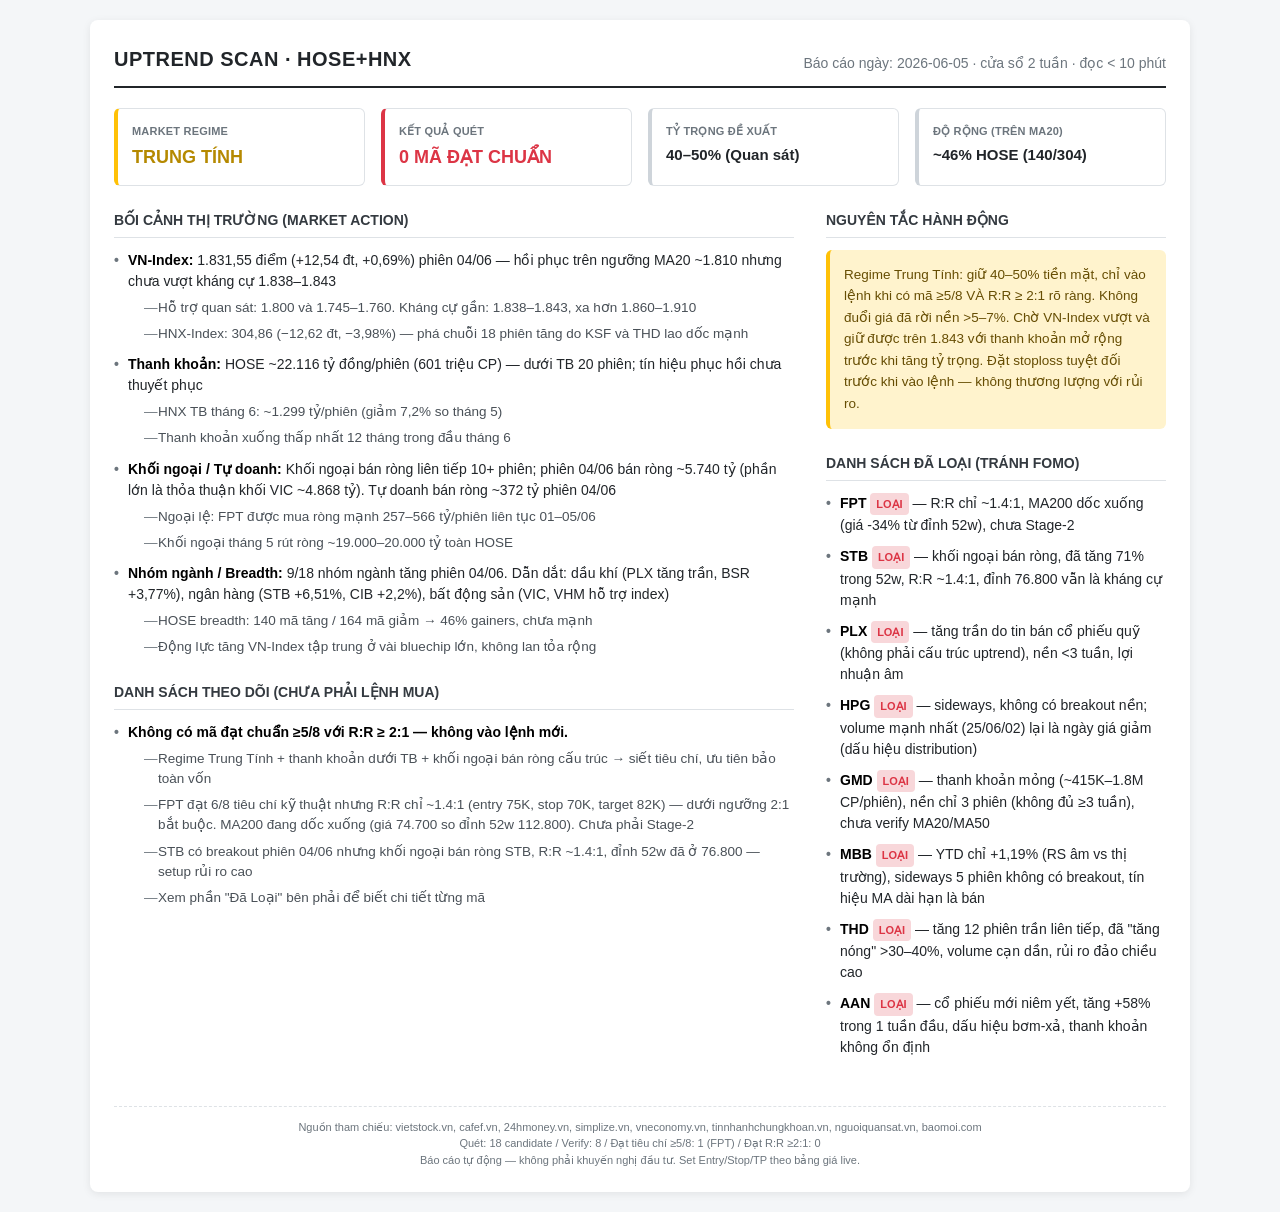
==== data/uptrend-scan-2026-06-06.html @ 7d2998b8 "uptrend-scan-2026-06-06" ====
<!DOCTYPE html>
<html lang="vi">
<head>
<meta charset="UTF-8">
<meta name="viewport" content="width=device-width, initial-scale=1.0">
<title>Uptrend Scan Dashboard - VN Equity</title>
<style>
    :root {
        --bg-color: #f4f6f8;
        --container-bg: #ffffff;
        --text-main: #212529;
        --text-muted: #6c757d;
        --border-color: #dee2e6;
        --danger-color: #dc3545;
        --warning-color: #ffc107;
        --success-color: #198754;
        --active-bg: #e8f0fe;
    }
    * { box-sizing: border-box; margin: 0; padding: 0; }
    body {
        font-family: -apple-system, BlinkMacSystemFont, "Segoe UI", Roboto, Helvetica, Arial, sans-serif;
        background-color: var(--bg-color);
        color: var(--text-main);
        line-height: 1.5;
        padding: 20px;
        -webkit-font-smoothing: antialiased;
    }
    .container {
        max-width: 1100px;
        margin: 0 auto;
        background: var(--container-bg);
        padding: 24px;
        border-radius: 8px;
        box-shadow: 0 2px 8px rgba(0,0,0,0.08);
    }
    .header {
        border-bottom: 2px solid var(--text-main);
        padding-bottom: 12px;
        margin-bottom: 20px;
        display: flex;
        justify-content: space-between;
        align-items: flex-end;
    }
    .header h1 { font-size: 20px; font-weight: 700; text-transform: uppercase; letter-spacing: 0.5px; }
    .header .date { font-size: 14px; color: var(--text-muted); font-weight: 500; }
    .summary-widgets {
        display: grid;
        grid-template-columns: repeat(4, 1fr);
        gap: 16px;
        margin-bottom: 24px;
    }
    .widget { border: 1px solid var(--border-color); padding: 14px; border-radius: 6px; background: #fff; }
    .widget-title { font-size: 11px; text-transform: uppercase; color: var(--text-muted); font-weight: 600; margin-bottom: 4px; letter-spacing: 0.2px; }
    .widget-value { font-size: 18px; font-weight: 700; }
    .text-danger { color: var(--danger-color); }
    .text-warning { color: #b58900; }
    .text-success { color: var(--success-color); }
    .grid-layout {
        display: grid;
        grid-template-columns: 2fr 1fr;
        gap: 32px;
        margin-bottom: 8px;
    }
    section { margin-bottom: 24px; }
    h2 { font-size: 14px; text-transform: uppercase; border-bottom: 1px solid var(--border-color); padding-bottom: 6px; margin-bottom: 12px; font-weight: 700; color: #343a40; }
    .info-list { list-style: none; }
    .info-list li { font-size: 14px; margin-bottom: 10px; position: relative; padding-left: 14px; }
    .info-list li::before { content: "•"; position: absolute; left: 0; color: var(--text-muted); font-weight: bold; }
    .info-list li strong { font-weight: 600; color: #000; }
    .sub-list { list-style: none; margin-left: 16px; margin-top: 6px; }
    .sub-list li { font-size: 13.5px; color: #495057; margin-bottom: 6px; }
    .sub-list li::before { content: "—"; font-weight: normal; }
    .alert-box {
        font-size: 13.5px;
        background: #fff3cd;
        padding: 14px;
        border-radius: 6px;
        border-left: 4px solid var(--warning-color);
        color: #664d03;
        line-height: 1.6;
    }
    .badge {
        display: inline-block;
        padding: 3px 6px;
        font-size: 11px;
        font-weight: 700;
        border-radius: 4px;
        text-transform: uppercase;
    }
    .badge-danger { background-color: #f8d7da; color: var(--danger-color); }
    .badge-success { background-color: #d1e7dd; color: var(--success-color); }
    .source-footer {
        font-size: 11px;
        color: var(--text-muted);
        margin-top: 24px;
        text-align: center;
        border-top: 1px dashed var(--border-color);
        padding-top: 12px;
    }
    @media (max-width: 768px) {
        body { padding: 10px; }
        .container { padding: 16px; }
        .header { flex-direction: column; align-items: flex-start; gap: 4px; padding-bottom: 10px; }
        .header h1 { font-size: 17px; }
        .summary-widgets { grid-template-columns: repeat(2, 1fr); gap: 10px; }
        .widget { padding: 10px; }
        .widget-title { font-size: 10px; }
        .widget-value { font-size: 15px !important; }
        .grid-layout { grid-template-columns: 1fr; gap: 24px; }
        h2 { font-size: 13px; }
        .info-list li { font-size: 13.5px; margin-bottom: 12px; }
    }
</style>
</head>
<body>
<div class="container">

	<!-- HEADER -->
	<div class="header">
		<div><h1 id="view-title">UPTREND SCAN · HOSE+HNX</h1></div>
		<div class="date" id="view-date">Báo cáo ngày: 2026-06-05 · cửa sổ 2 tuần · đọc &lt; 10 phút</div>
	</div>

	<!-- KHỐI TRẠNG THÁI NHANH -->
	<div class="summary-widgets">
		<div class="widget" id="widget-regime" style="border-left: 4px solid #ffc107;">
			<div class="widget-title">Market Regime</div>
			<div class="widget-value text-warning" id="view-regime">TRUNG TÍNH</div>
		</div>
		<div class="widget" id="widget-passed" style="border-left: 4px solid var(--danger-color);">
			<div class="widget-title">Kết quả Quét</div>
			<div class="widget-value text-danger" id="view-passed">0 MÃ ĐẠT CHUẨN</div>
		</div>
		<div class="widget" style="border-left: 4px solid #ced4da;">
			<div class="widget-title">Tỷ trọng đề xuất</div>
			<div class="widget-value" id="view-allocation" style="font-size: 15px;">40–50% (Quan sát)</div>
		</div>
		<div class="widget" style="border-left: 4px solid #ced4da;">
			<div class="widget-title">Độ rộng (Trên MA20)</div>
			<div class="widget-value" id="view-breadth" style="font-size: 15px;">~46% HOSE (140/304)</div>
		</div>
	</div>

	<!-- CHI TIẾT NỘI DUNG -->
	<div class="grid-layout">
		<!-- CỘT TRÁI -->
		<div>
			<section>
				<h2>Bối cảnh Thị trường (Market Action)</h2>
				<ul class="info-list" id="view-market-action">
					<li><strong>VN-Index:</strong> 1.831,55 điểm (+12,54 đt, +0,69%) phiên 04/06 — hồi phục trên ngưỡng MA20 ~1.810 nhưng chưa vượt kháng cự 1.838–1.843
						<ul class="sub-list">
							<li>Hỗ trợ quan sát: 1.800 và 1.745–1.760. Kháng cự gần: 1.838–1.843, xa hơn 1.860–1.910</li>
							<li>HNX-Index: 304,86 (−12,62 đt, −3,98%) — phá chuỗi 18 phiên tăng do KSF và THD lao dốc mạnh</li>
						</ul>
					</li>
					<li><strong>Thanh khoản:</strong> HOSE ~22.116 tỷ đồng/phiên (601 triệu CP) — dưới TB 20 phiên; tín hiệu phục hồi chưa thuyết phục
						<ul class="sub-list">
							<li>HNX TB tháng 6: ~1.299 tỷ/phiên (giảm 7,2% so tháng 5)</li>
							<li>Thanh khoản xuống thấp nhất 12 tháng trong đầu tháng 6</li>
						</ul>
					</li>
					<li><strong>Khối ngoại / Tự doanh:</strong> Khối ngoại bán ròng liên tiếp 10+ phiên; phiên 04/06 bán ròng ~5.740 tỷ (phần lớn là thỏa thuận khối VIC ~4.868 tỷ). Tự doanh bán ròng ~372 tỷ phiên 04/06
						<ul class="sub-list">
							<li>Ngoại lệ: FPT được mua ròng mạnh 257–566 tỷ/phiên liên tục 01–05/06</li>
							<li>Khối ngoại tháng 5 rút ròng ~19.000–20.000 tỷ toàn HOSE</li>
						</ul>
					</li>
					<li><strong>Nhóm ngành / Breadth:</strong> 9/18 nhóm ngành tăng phiên 04/06. Dẫn dắt: dầu khí (PLX tăng trần, BSR +3,77%), ngân hàng (STB +6,51%, CIB +2,2%), bất động sản (VIC, VHM hỗ trợ index)
						<ul class="sub-list">
							<li>HOSE breadth: 140 mã tăng / 164 mã giảm → 46% gainers, chưa mạnh</li>
							<li>Động lực tăng VN-Index tập trung ở vài bluechip lớn, không lan tỏa rộng</li>
						</ul>
					</li>
				</ul>
			</section>
			<section>
				<h2>Danh sách Theo dõi (Chưa phải lệnh mua)</h2>
				<ul class="info-list" id="view-watchlist">
					<li><strong>Không có mã đạt chuẩn ≥5/8 với R:R ≥ 2:1 — không vào lệnh mới.</strong>
						<ul class="sub-list">
							<li>Regime Trung Tính + thanh khoản dưới TB + khối ngoại bán ròng cấu trúc → siết tiêu chí, ưu tiên bảo toàn vốn</li>
							<li>FPT đạt 6/8 tiêu chí kỹ thuật nhưng R:R chỉ ~1.4:1 (entry 75K, stop 70K, target 82K) — dưới ngưỡng 2:1 bắt buộc. MA200 đang dốc xuống (giá 74.700 so đỉnh 52w 112.800). Chưa phải Stage-2</li>
							<li>STB có breakout phiên 04/06 nhưng khối ngoại bán ròng STB, R:R ~1.4:1, đỉnh 52w đã ở 76.800 — setup rủi ro cao</li>
							<li>Xem phần "Đã Loại" bên phải để biết chi tiết từng mã</li>
						</ul>
					</li>
				</ul>
			</section>
		</div>
		<!-- CỘT PHẢI -->
		<div>
			<section>
				<h2>Nguyên tắc Hành động</h2>
				<div class="alert-box" id="view-principle">
					Regime Trung Tính: giữ 40–50% tiền mặt, chỉ vào lệnh khi có mã ≥5/8 VÀ R:R ≥ 2:1 rõ ràng. Không đuổi giá đã rời nền &gt;5–7%. Chờ VN-Index vượt và giữ được trên 1.843 với thanh khoản mở rộng trước khi tăng tỷ trọng. Đặt stoploss tuyệt đối trước khi vào lệnh — không thương lượng với rủi ro.
				</div>
			</section>
			<section>
				<h2>Danh sách Đã Loại (Tránh FOMO)</h2>
				<ul class="info-list" id="view-eliminated">
					<li><strong>FPT</strong> <span class="badge badge-danger">LOẠI</span> — R:R chỉ ~1.4:1, MA200 dốc xuống (giá -34% từ đỉnh 52w), chưa Stage-2</li>
					<li><strong>STB</strong> <span class="badge badge-danger">LOẠI</span> — khối ngoại bán ròng, đã tăng 71% trong 52w, R:R ~1.4:1, đỉnh 76.800 vẫn là kháng cự mạnh</li>
					<li><strong>PLX</strong> <span class="badge badge-danger">LOẠI</span> — tăng trần do tin bán cổ phiếu quỹ (không phải cấu trúc uptrend), nền &lt;3 tuần, lợi nhuận âm</li>
					<li><strong>HPG</strong> <span class="badge badge-danger">LOẠI</span> — sideways, không có breakout nền; volume mạnh nhất (25/06/02) lại là ngày giá giảm (dấu hiệu distribution)</li>
					<li><strong>GMD</strong> <span class="badge badge-danger">LOẠI</span> — thanh khoản mỏng (~415K–1.8M CP/phiên), nền chỉ 3 phiên (không đủ ≥3 tuần), chưa verify MA20/MA50</li>
					<li><strong>MBB</strong> <span class="badge badge-danger">LOẠI</span> — YTD chỉ +1,19% (RS âm vs thị trường), sideways 5 phiên không có breakout, tín hiệu MA dài hạn là bán</li>
					<li><strong>THD</strong> <span class="badge badge-danger">LOẠI</span> — tăng 12 phiên trần liên tiếp, đã "tăng nóng" &gt;30–40%, volume cạn dần, rủi ro đảo chiều cao</li>
					<li><strong>AAN</strong> <span class="badge badge-danger">LOẠI</span> — cổ phiếu mới niêm yết, tăng +58% trong 1 tuần đầu, dấu hiệu bơm-xả, thanh khoản không ổn định</li>
				</ul>
			</section>
		</div>
	</div>

	<!-- FOOTER -->
	<div class="source-footer">
		Nguồn tham chiếu: vietstock.vn, cafef.vn, 24hmoney.vn, simplize.vn, vneconomy.vn, tinnhanhchungkhoan.vn, nguoiquansat.vn, baomoi.com<br>
		Quét: 18 candidate / Verify: 8 / Đạt tiêu chí ≥5/8: 1 (FPT) / Đạt R:R ≥2:1: 0<br>
		Báo cáo tự động — không phải khuyến nghị đầu tư. Set Entry/Stop/TP theo bảng giá live.
	</div>

</div>
</body>
</html>
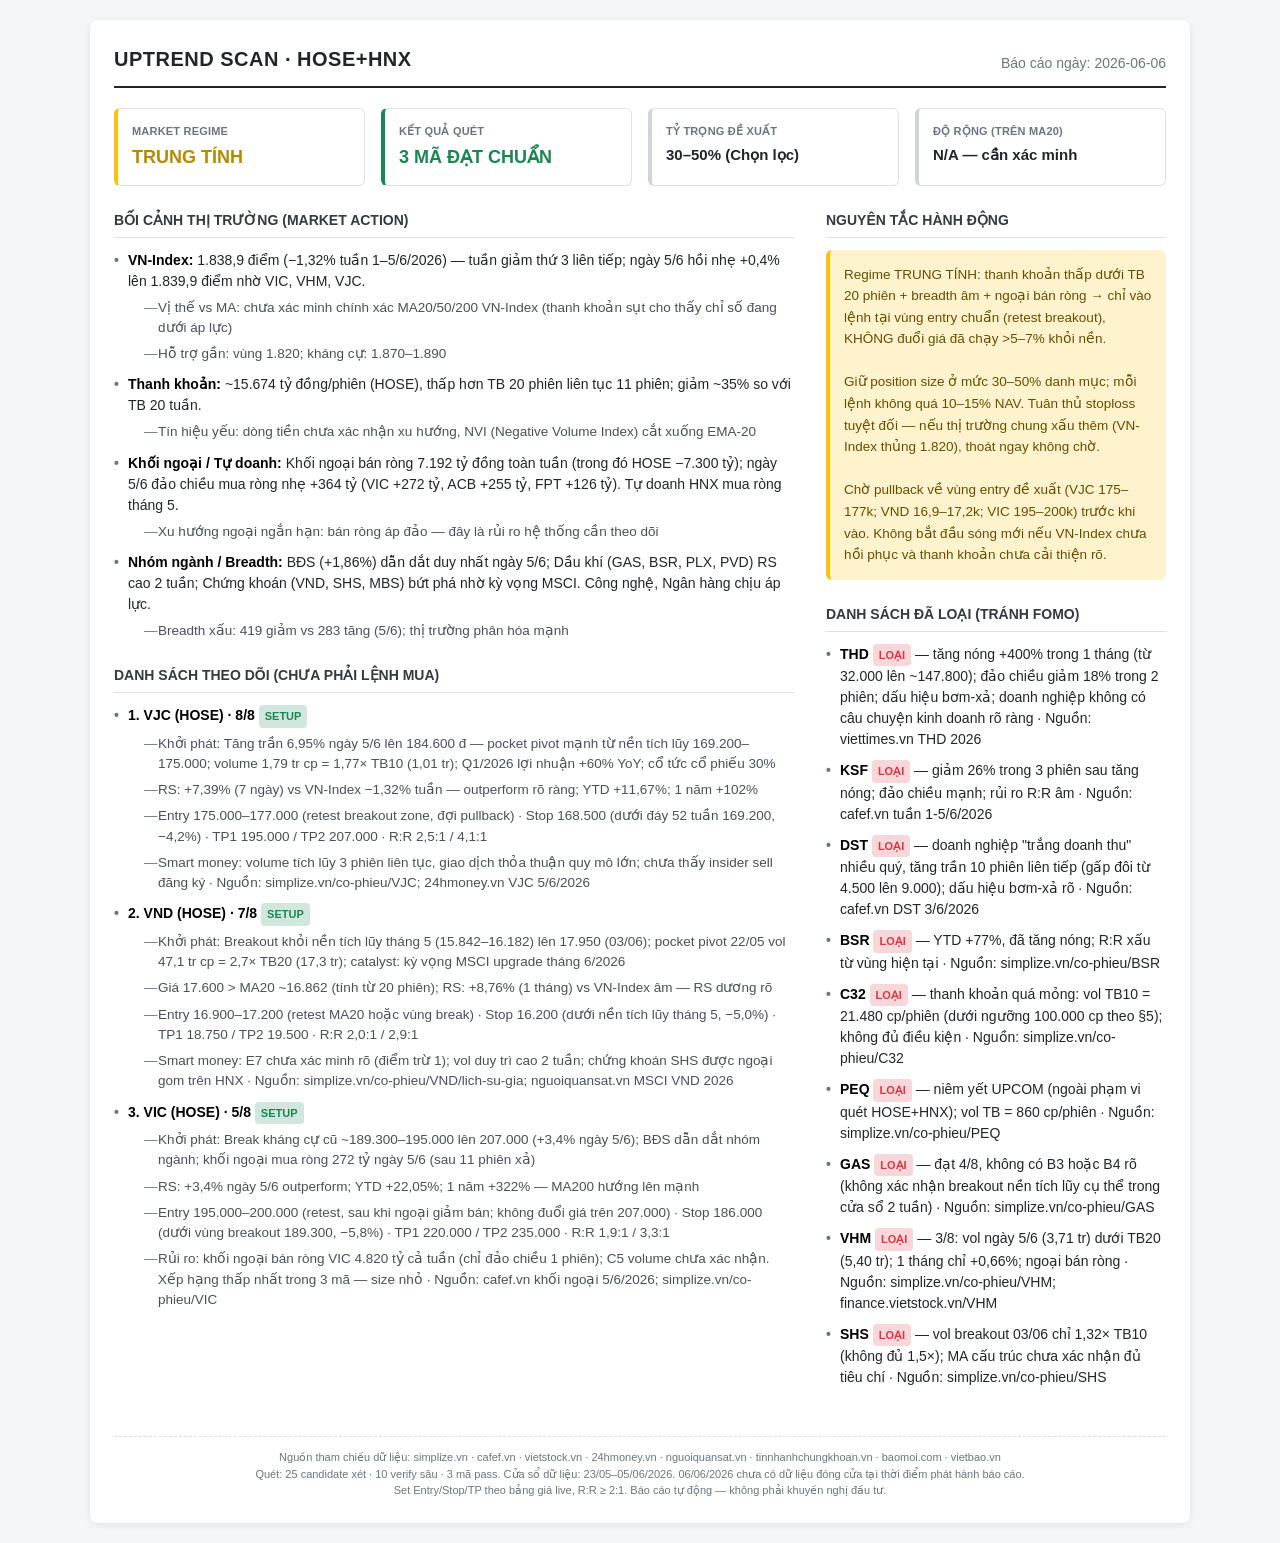
==== commit 1f228816: "data: uptrend scan 2026-06-06" ====
--- a/data/uptrend-scan-2026-06-06.html
+++ b/data/uptrend-scan-2026-06-06.html
@@ -118,7 +118,7 @@
 	<!-- HEADER -->
 	<div class="header">
 		<div><h1 id="view-title">UPTREND SCAN · HOSE+HNX</h1></div>
-		<div class="date" id="view-date">Báo cáo ngày: 2026-06-05 · cửa sổ 2 tuần · đọc &lt; 10 phút</div>
+		<div class="date" id="view-date">Báo cáo ngày: 2026-06-06</div>
 	</div>
 
 	<!-- KHỐI TRẠNG THÁI NHANH -->
@@ -127,17 +127,17 @@
 			<div class="widget-title">Market Regime</div>
 			<div class="widget-value text-warning" id="view-regime">TRUNG TÍNH</div>
 		</div>
-		<div class="widget" id="widget-passed" style="border-left: 4px solid var(--danger-color);">
+		<div class="widget" id="widget-passed" style="border-left: 4px solid #198754;">
 			<div class="widget-title">Kết quả Quét</div>
-			<div class="widget-value text-danger" id="view-passed">0 MÃ ĐẠT CHUẨN</div>
+			<div class="widget-value text-success" id="view-passed">3 MÃ ĐẠT CHUẨN</div>
 		</div>
 		<div class="widget" style="border-left: 4px solid #ced4da;">
 			<div class="widget-title">Tỷ trọng đề xuất</div>
-			<div class="widget-value" id="view-allocation" style="font-size: 15px;">40–50% (Quan sát)</div>
+			<div class="widget-value" id="view-allocation" style="font-size: 15px;">30–50% (Chọn lọc)</div>
 		</div>
 		<div class="widget" style="border-left: 4px solid #ced4da;">
 			<div class="widget-title">Độ rộng (Trên MA20)</div>
-			<div class="widget-value" id="view-breadth" style="font-size: 15px;">~46% HOSE (140/304)</div>
+			<div class="widget-value" id="view-breadth" style="font-size: 15px;">N/A — cần xác minh</div>
 		</div>
 	</div>
 
@@ -148,28 +148,25 @@
 			<section>
 				<h2>Bối cảnh Thị trường (Market Action)</h2>
 				<ul class="info-list" id="view-market-action">
-					<li><strong>VN-Index:</strong> 1.831,55 điểm (+12,54 đt, +0,69%) phiên 04/06 — hồi phục trên ngưỡng MA20 ~1.810 nhưng chưa vượt kháng cự 1.838–1.843
-						<ul class="sub-list">
-							<li>Hỗ trợ quan sát: 1.800 và 1.745–1.760. Kháng cự gần: 1.838–1.843, xa hơn 1.860–1.910</li>
-							<li>HNX-Index: 304,86 (−12,62 đt, −3,98%) — phá chuỗi 18 phiên tăng do KSF và THD lao dốc mạnh</li>
-						</ul>
-					</li>
-					<li><strong>Thanh khoản:</strong> HOSE ~22.116 tỷ đồng/phiên (601 triệu CP) — dưới TB 20 phiên; tín hiệu phục hồi chưa thuyết phục
-						<ul class="sub-list">
-							<li>HNX TB tháng 6: ~1.299 tỷ/phiên (giảm 7,2% so tháng 5)</li>
-							<li>Thanh khoản xuống thấp nhất 12 tháng trong đầu tháng 6</li>
-						</ul>
-					</li>
-					<li><strong>Khối ngoại / Tự doanh:</strong> Khối ngoại bán ròng liên tiếp 10+ phiên; phiên 04/06 bán ròng ~5.740 tỷ (phần lớn là thỏa thuận khối VIC ~4.868 tỷ). Tự doanh bán ròng ~372 tỷ phiên 04/06
-						<ul class="sub-list">
-							<li>Ngoại lệ: FPT được mua ròng mạnh 257–566 tỷ/phiên liên tục 01–05/06</li>
-							<li>Khối ngoại tháng 5 rút ròng ~19.000–20.000 tỷ toàn HOSE</li>
-						</ul>
-					</li>
-					<li><strong>Nhóm ngành / Breadth:</strong> 9/18 nhóm ngành tăng phiên 04/06. Dẫn dắt: dầu khí (PLX tăng trần, BSR +3,77%), ngân hàng (STB +6,51%, CIB +2,2%), bất động sản (VIC, VHM hỗ trợ index)
-						<ul class="sub-list">
-							<li>HOSE breadth: 140 mã tăng / 164 mã giảm → 46% gainers, chưa mạnh</li>
-							<li>Động lực tăng VN-Index tập trung ở vài bluechip lớn, không lan tỏa rộng</li>
+					<li><strong>VN-Index:</strong> 1.838,9 điểm (−1,32% tuần 1–5/6/2026) — tuần giảm thứ 3 liên tiếp; ngày 5/6 hồi nhẹ +0,4% lên 1.839,9 điểm nhờ VIC, VHM, VJC.
+						<ul class="sub-list">
+							<li>Vị thế vs MA: chưa xác minh chính xác MA20/50/200 VN-Index (thanh khoản sụt cho thấy chỉ số đang dưới áp lực)</li>
+							<li>Hỗ trợ gần: vùng 1.820; kháng cự: 1.870–1.890</li>
+						</ul>
+					</li>
+					<li><strong>Thanh khoản:</strong> ~15.674 tỷ đồng/phiên (HOSE), thấp hơn TB 20 phiên liên tục 11 phiên; giảm ~35% so với TB 20 tuần.
+						<ul class="sub-list">
+							<li>Tín hiệu yếu: dòng tiền chưa xác nhận xu hướng, NVI (Negative Volume Index) cắt xuống EMA-20</li>
+						</ul>
+					</li>
+					<li><strong>Khối ngoại / Tự doanh:</strong> Khối ngoại bán ròng 7.192 tỷ đồng toàn tuần (trong đó HOSE −7.300 tỷ); ngày 5/6 đảo chiều mua ròng nhẹ +364 tỷ (VIC +272 tỷ, ACB +255 tỷ, FPT +126 tỷ). Tự doanh HNX mua ròng tháng 5.
+						<ul class="sub-list">
+							<li>Xu hướng ngoại ngắn hạn: bán ròng áp đảo — đây là rủi ro hệ thống cần theo dõi</li>
+						</ul>
+					</li>
+					<li><strong>Nhóm ngành / Breadth:</strong> BĐS (+1,86%) dẫn dắt duy nhất ngày 5/6; Dầu khí (GAS, BSR, PLX, PVD) RS cao 2 tuần; Chứng khoán (VND, SHS, MBS) bứt phá nhờ kỳ vọng MSCI. Công nghệ, Ngân hàng chịu áp lực.
+						<ul class="sub-list">
+							<li>Breadth xấu: 419 giảm vs 283 tăng (5/6); thị trường phân hóa mạnh</li>
 						</ul>
 					</li>
 				</ul>
@@ -177,12 +174,28 @@
 			<section>
 				<h2>Danh sách Theo dõi (Chưa phải lệnh mua)</h2>
 				<ul class="info-list" id="view-watchlist">
-					<li><strong>Không có mã đạt chuẩn ≥5/8 với R:R ≥ 2:1 — không vào lệnh mới.</strong>
-						<ul class="sub-list">
-							<li>Regime Trung Tính + thanh khoản dưới TB + khối ngoại bán ròng cấu trúc → siết tiêu chí, ưu tiên bảo toàn vốn</li>
-							<li>FPT đạt 6/8 tiêu chí kỹ thuật nhưng R:R chỉ ~1.4:1 (entry 75K, stop 70K, target 82K) — dưới ngưỡng 2:1 bắt buộc. MA200 đang dốc xuống (giá 74.700 so đỉnh 52w 112.800). Chưa phải Stage-2</li>
-							<li>STB có breakout phiên 04/06 nhưng khối ngoại bán ròng STB, R:R ~1.4:1, đỉnh 52w đã ở 76.800 — setup rủi ro cao</li>
-							<li>Xem phần "Đã Loại" bên phải để biết chi tiết từng mã</li>
+					<li><strong>1. VJC (HOSE) · 8/8</strong> <span class="badge badge-success">SETUP</span>
+						<ul class="sub-list">
+							<li>Khởi phát: Tăng trần 6,95% ngày 5/6 lên 184.600 đ — pocket pivot mạnh từ nền tích lũy 169.200–175.000; volume 1,79 tr cp = 1,77× TB10 (1,01 tr); Q1/2026 lợi nhuận +60% YoY; cổ tức cổ phiếu 30%</li>
+							<li>RS: +7,39% (7 ngày) vs VN-Index −1,32% tuần — outperform rõ ràng; YTD +11,67%; 1 năm +102%</li>
+							<li>Entry 175.000–177.000 (retest breakout zone, đợi pullback) · Stop 168.500 (dưới đáy 52 tuần 169.200, −4,2%) · TP1 195.000 / TP2 207.000 · R:R 2,5:1 / 4,1:1</li>
+							<li>Smart money: volume tích lũy 3 phiên liên tục, giao dịch thỏa thuận quy mô lớn; chưa thấy insider sell đăng ký · Nguồn: simplize.vn/co-phieu/VJC; 24hmoney.vn VJC 5/6/2026</li>
+						</ul>
+					</li>
+					<li><strong>2. VND (HOSE) · 7/8</strong> <span class="badge badge-success">SETUP</span>
+						<ul class="sub-list">
+							<li>Khởi phát: Breakout khỏi nền tích lũy tháng 5 (15.842–16.182) lên 17.950 (03/06); pocket pivot 22/05 vol 47,1 tr cp = 2,7× TB20 (17,3 tr); catalyst: kỳ vọng MSCI upgrade tháng 6/2026</li>
+							<li>Giá 17.600 &gt; MA20 ~16.862 (tính từ 20 phiên); RS: +8,76% (1 tháng) vs VN-Index âm — RS dương rõ</li>
+							<li>Entry 16.900–17.200 (retest MA20 hoặc vùng break) · Stop 16.200 (dưới nền tích lũy tháng 5, −5,0%) · TP1 18.750 / TP2 19.500 · R:R 2,0:1 / 2,9:1</li>
+							<li>Smart money: E7 chưa xác minh rõ (điểm trừ 1); vol duy trì cao 2 tuần; chứng khoán SHS được ngoại gom trên HNX · Nguồn: simplize.vn/co-phieu/VND/lich-su-gia; nguoiquansat.vn MSCI VND 2026</li>
+						</ul>
+					</li>
+					<li><strong>3. VIC (HOSE) · 5/8</strong> <span class="badge badge-success">SETUP</span>
+						<ul class="sub-list">
+							<li>Khởi phát: Break kháng cự cũ ~189.300–195.000 lên 207.000 (+3,4% ngày 5/6); BĐS dẫn dắt nhóm ngành; khối ngoại mua ròng 272 tỷ ngày 5/6 (sau 11 phiên xả)</li>
+							<li>RS: +3,4% ngày 5/6 outperform; YTD +22,05%; 1 năm +322% — MA200 hướng lên mạnh</li>
+							<li>Entry 195.000–200.000 (retest, sau khi ngoại giảm bán; không đuổi giá trên 207.000) · Stop 186.000 (dưới vùng breakout 189.300, −5,8%) · TP1 220.000 / TP2 235.000 · R:R 1,9:1 / 3,3:1</li>
+							<li>Rủi ro: khối ngoại bán ròng VIC 4.820 tỷ cả tuần (chỉ đảo chiều 1 phiên); C5 volume chưa xác nhận. Xếp hạng thấp nhất trong 3 mã — size nhỏ · Nguồn: cafef.vn khối ngoại 5/6/2026; simplize.vn/co-phieu/VIC</li>
 						</ul>
 					</li>
 				</ul>
@@ -193,20 +206,23 @@
 			<section>
 				<h2>Nguyên tắc Hành động</h2>
 				<div class="alert-box" id="view-principle">
-					Regime Trung Tính: giữ 40–50% tiền mặt, chỉ vào lệnh khi có mã ≥5/8 VÀ R:R ≥ 2:1 rõ ràng. Không đuổi giá đã rời nền &gt;5–7%. Chờ VN-Index vượt và giữ được trên 1.843 với thanh khoản mở rộng trước khi tăng tỷ trọng. Đặt stoploss tuyệt đối trước khi vào lệnh — không thương lượng với rủi ro.
+					Regime TRUNG TÍNH: thanh khoản thấp dưới TB 20 phiên + breadth âm + ngoại bán ròng → chỉ vào lệnh tại vùng entry chuẩn (retest breakout), KHÔNG đuổi giá đã chạy &gt;5–7% khỏi nền.<br><br>
+					Giữ position size ở mức 30–50% danh mục; mỗi lệnh không quá 10–15% NAV. Tuân thủ stoploss tuyệt đối — nếu thị trường chung xấu thêm (VN-Index thủng 1.820), thoát ngay không chờ.<br><br>
+					Chờ pullback về vùng entry đề xuất (VJC 175–177k; VND 16,9–17,2k; VIC 195–200k) trước khi vào. Không bắt đầu sóng mới nếu VN-Index chưa hồi phục và thanh khoản chưa cải thiện rõ.
 				</div>
 			</section>
 			<section>
 				<h2>Danh sách Đã Loại (Tránh FOMO)</h2>
 				<ul class="info-list" id="view-eliminated">
-					<li><strong>FPT</strong> <span class="badge badge-danger">LOẠI</span> — R:R chỉ ~1.4:1, MA200 dốc xuống (giá -34% từ đỉnh 52w), chưa Stage-2</li>
-					<li><strong>STB</strong> <span class="badge badge-danger">LOẠI</span> — khối ngoại bán ròng, đã tăng 71% trong 52w, R:R ~1.4:1, đỉnh 76.800 vẫn là kháng cự mạnh</li>
-					<li><strong>PLX</strong> <span class="badge badge-danger">LOẠI</span> — tăng trần do tin bán cổ phiếu quỹ (không phải cấu trúc uptrend), nền &lt;3 tuần, lợi nhuận âm</li>
-					<li><strong>HPG</strong> <span class="badge badge-danger">LOẠI</span> — sideways, không có breakout nền; volume mạnh nhất (25/06/02) lại là ngày giá giảm (dấu hiệu distribution)</li>
-					<li><strong>GMD</strong> <span class="badge badge-danger">LOẠI</span> — thanh khoản mỏng (~415K–1.8M CP/phiên), nền chỉ 3 phiên (không đủ ≥3 tuần), chưa verify MA20/MA50</li>
-					<li><strong>MBB</strong> <span class="badge badge-danger">LOẠI</span> — YTD chỉ +1,19% (RS âm vs thị trường), sideways 5 phiên không có breakout, tín hiệu MA dài hạn là bán</li>
-					<li><strong>THD</strong> <span class="badge badge-danger">LOẠI</span> — tăng 12 phiên trần liên tiếp, đã "tăng nóng" &gt;30–40%, volume cạn dần, rủi ro đảo chiều cao</li>
-					<li><strong>AAN</strong> <span class="badge badge-danger">LOẠI</span> — cổ phiếu mới niêm yết, tăng +58% trong 1 tuần đầu, dấu hiệu bơm-xả, thanh khoản không ổn định</li>
+					<li><strong>THD</strong> <span class="badge badge-danger">LOẠI</span> — tăng nóng +400% trong 1 tháng (từ 32.000 lên ~147.800); đảo chiều giảm 18% trong 2 phiên; dấu hiệu bơm-xả; doanh nghiệp không có câu chuyện kinh doanh rõ ràng · Nguồn: viettimes.vn THD 2026</li>
+					<li><strong>KSF</strong> <span class="badge badge-danger">LOẠI</span> — giảm 26% trong 3 phiên sau tăng nóng; đảo chiều mạnh; rủi ro R:R âm · Nguồn: cafef.vn tuần 1-5/6/2026</li>
+					<li><strong>DST</strong> <span class="badge badge-danger">LOẠI</span> — doanh nghiệp "trắng doanh thu" nhiều quý, tăng trần 10 phiên liên tiếp (gấp đôi từ 4.500 lên 9.000); dấu hiệu bơm-xả rõ · Nguồn: cafef.vn DST 3/6/2026</li>
+					<li><strong>BSR</strong> <span class="badge badge-danger">LOẠI</span> — YTD +77%, đã tăng nóng; R:R xấu từ vùng hiện tại · Nguồn: simplize.vn/co-phieu/BSR</li>
+					<li><strong>C32</strong> <span class="badge badge-danger">LOẠI</span> — thanh khoản quá mỏng: vol TB10 = 21.480 cp/phiên (dưới ngưỡng 100.000 cp theo §5); không đủ điều kiện · Nguồn: simplize.vn/co-phieu/C32</li>
+					<li><strong>PEQ</strong> <span class="badge badge-danger">LOẠI</span> — niêm yết UPCOM (ngoài phạm vi quét HOSE+HNX); vol TB = 860 cp/phiên · Nguồn: simplize.vn/co-phieu/PEQ</li>
+					<li><strong>GAS</strong> <span class="badge badge-danger">LOẠI</span> — đạt 4/8, không có B3 hoặc B4 rõ (không xác nhận breakout nền tích lũy cụ thể trong cửa sổ 2 tuần) · Nguồn: simplize.vn/co-phieu/GAS</li>
+					<li><strong>VHM</strong> <span class="badge badge-danger">LOẠI</span> — 3/8: vol ngày 5/6 (3,71 tr) dưới TB20 (5,40 tr); 1 tháng chỉ +0,66%; ngoại bán ròng · Nguồn: simplize.vn/co-phieu/VHM; finance.vietstock.vn/VHM</li>
+					<li><strong>SHS</strong> <span class="badge badge-danger">LOẠI</span> — vol breakout 03/06 chỉ 1,32× TB10 (không đủ 1,5×); MA cấu trúc chưa xác nhận đủ tiêu chí · Nguồn: simplize.vn/co-phieu/SHS</li>
 				</ul>
 			</section>
 		</div>
@@ -214,9 +230,9 @@
 
 	<!-- FOOTER -->
 	<div class="source-footer">
-		Nguồn tham chiếu: vietstock.vn, cafef.vn, 24hmoney.vn, simplize.vn, vneconomy.vn, tinnhanhchungkhoan.vn, nguoiquansat.vn, baomoi.com<br>
-		Quét: 18 candidate / Verify: 8 / Đạt tiêu chí ≥5/8: 1 (FPT) / Đạt R:R ≥2:1: 0<br>
-		Báo cáo tự động — không phải khuyến nghị đầu tư. Set Entry/Stop/TP theo bảng giá live.
+		Nguồn tham chiếu dữ liệu: simplize.vn · cafef.vn · vietstock.vn · 24hmoney.vn · nguoiquansat.vn · tinnhanhchungkhoan.vn · baomoi.com · vietbao.vn<br>
+		Quét: 25 candidate xét · 10 verify sâu · 3 mã pass. Cửa sổ dữ liệu: 23/05–05/06/2026. 06/06/2026 chưa có dữ liệu đóng cửa tại thời điểm phát hành báo cáo.<br>
+		Set Entry/Stop/TP theo bảng giá live, R:R &ge; 2:1. Báo cáo tự động — không phải khuyến nghị đầu tư.
 	</div>
 
 </div>
